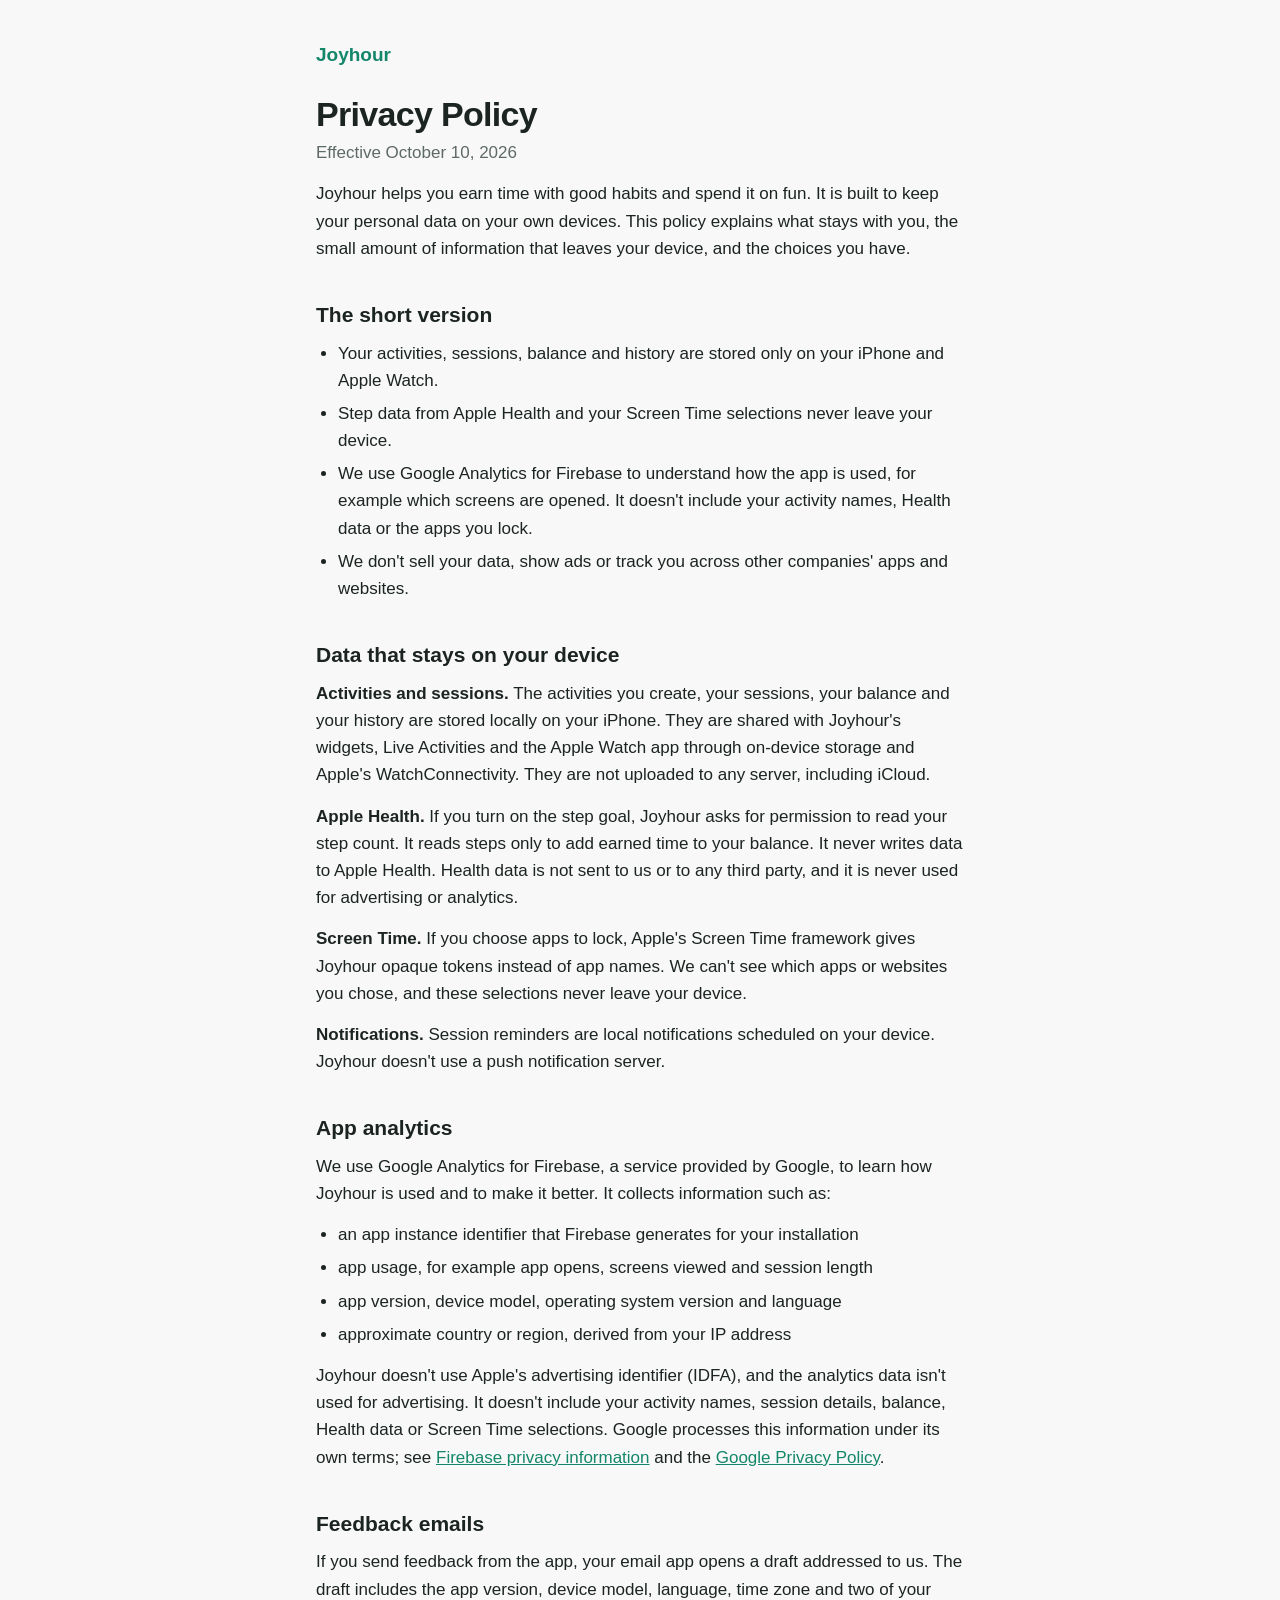
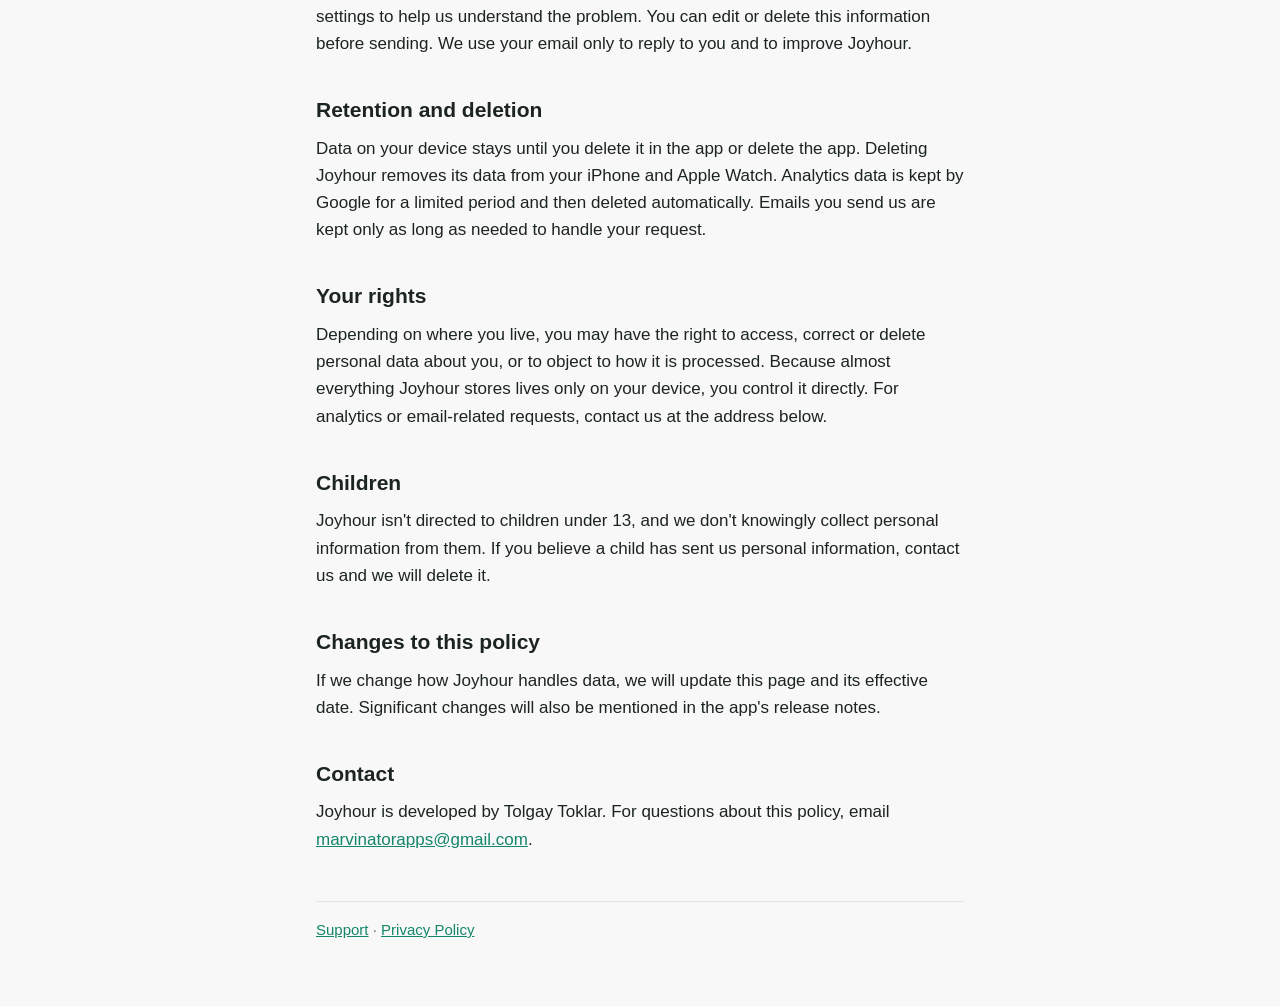
==== privacy.html @ 0f4648cc "Add Joyhour support and privacy policy pages Co-Authored-By: Claude Opus 5.5 <noreply@anthropic.com>" ====
<!doctype html>
<html lang="en">
<head>
<meta charset="utf-8">
<meta name="viewport" content="width=device-width, initial-scale=1">
<title>Joyhour Privacy Policy</title>
<meta name="description" content="How Joyhour handles your data.">
<link rel="stylesheet" href="style.css">
</head>
<body>
<main>
  <a class="brand" href="./">Joyhour</a>
  <h1>Privacy Policy</h1>
  <p class="meta">Effective October 10, 2026</p>

  <p>Joyhour helps you earn time with good habits and spend it on fun. It is built to keep your personal data on your own devices. This policy explains what stays with you, the small amount of information that leaves your device, and the choices you have.</p>

  <h2>The short version</h2>
  <ul>
    <li>Your activities, sessions, balance and history are stored only on your iPhone and Apple Watch.</li>
    <li>Step data from Apple Health and your Screen Time selections never leave your device.</li>
    <li>We use Google Analytics for Firebase to understand how the app is used, for example which screens are opened. It doesn't include your activity names, Health data or the apps you lock.</li>
    <li>We don't sell your data, show ads or track you across other companies' apps and websites.</li>
  </ul>

  <h2>Data that stays on your device</h2>
  <p><strong>Activities and sessions.</strong> The activities you create, your sessions, your balance and your history are stored locally on your iPhone. They are shared with Joyhour's widgets, Live Activities and the Apple Watch app through on-device storage and Apple's WatchConnectivity. They are not uploaded to any server, including iCloud.</p>
  <p><strong>Apple Health.</strong> If you turn on the step goal, Joyhour asks for permission to read your step count. It reads steps only to add earned time to your balance. It never writes data to Apple Health. Health data is not sent to us or to any third party, and it is never used for advertising or analytics.</p>
  <p><strong>Screen Time.</strong> If you choose apps to lock, Apple's Screen Time framework gives Joyhour opaque tokens instead of app names. We can't see which apps or websites you chose, and these selections never leave your device.</p>
  <p><strong>Notifications.</strong> Session reminders are local notifications scheduled on your device. Joyhour doesn't use a push notification server.</p>

  <h2>App analytics</h2>
  <p>We use Google Analytics for Firebase, a service provided by Google, to learn how Joyhour is used and to make it better. It collects information such as:</p>
  <ul>
    <li>an app instance identifier that Firebase generates for your installation</li>
    <li>app usage, for example app opens, screens viewed and session length</li>
    <li>app version, device model, operating system version and language</li>
    <li>approximate country or region, derived from your IP address</li>
  </ul>
  <p>Joyhour doesn't use Apple's advertising identifier (IDFA), and the analytics data isn't used for advertising. It doesn't include your activity names, session details, balance, Health data or Screen Time selections. Google processes this information under its own terms; see <a href="https://firebase.google.com/support/privacy">Firebase privacy information</a> and the <a href="https://policies.google.com/privacy">Google Privacy Policy</a>.</p>

  <h2>Feedback emails</h2>
  <p>If you send feedback from the app, your email app opens a draft addressed to us. The draft includes the app version, device model, language, time zone and two of your settings to help us understand the problem. You can edit or delete this information before sending. We use your email only to reply to you and to improve Joyhour.</p>

  <h2>Retention and deletion</h2>
  <p>Data on your device stays until you delete it in the app or delete the app. Deleting Joyhour removes its data from your iPhone and Apple Watch. Analytics data is kept by Google for a limited period and then deleted automatically. Emails you send us are kept only as long as needed to handle your request.</p>

  <h2>Your rights</h2>
  <p>Depending on where you live, you may have the right to access, correct or delete personal data about you, or to object to how it is processed. Because almost everything Joyhour stores lives only on your device, you control it directly. For analytics or email-related requests, contact us at the address below.</p>

  <h2>Children</h2>
  <p>Joyhour isn't directed to children under 13, and we don't knowingly collect personal information from them. If you believe a child has sent us personal information, contact us and we will delete it.</p>

  <h2>Changes to this policy</h2>
  <p>If we change how Joyhour handles data, we will update this page and its effective date. Significant changes will also be mentioned in the app's release notes.</p>

  <h2>Contact</h2>
  <p>Joyhour is developed by Tolgay Toklar. For questions about this policy, email <a href="mailto:marvinatorapps@gmail.com">marvinatorapps@gmail.com</a>.</p>

  <footer><a href="./">Support</a> · <a href="privacy.html">Privacy Policy</a></footer>
</main>
</body>
</html>
---- style.css ----
:root {
  --bg: #f7f8f7;
  --text: #1c2421;
  --muted: #5e6a66;
  --accent: #14866a;
  --line: #dfe5e2;
  color-scheme: light dark;
}

@media (prefers-color-scheme: dark) {
  :root {
    --bg: #111614;
    --text: #e8eeeb;
    --muted: #9aa8a3;
    --accent: #4fd1a8;
    --line: #26302c;
  }
}

* { box-sizing: border-box; }

body {
  margin: 0;
  background: var(--bg);
  color: var(--text);
  font: 17px/1.6 -apple-system, BlinkMacSystemFont, "Segoe UI", Roboto, Helvetica, Arial, sans-serif;
  -webkit-text-size-adjust: 100%;
}

main {
  max-width: 680px;
  margin: 0 auto;
  padding: 40px 16px 64px;
}

.brand {
  display: inline-block;
  margin-bottom: 24px;
  color: var(--accent);
  font-weight: 700;
  font-size: 19px;
  text-decoration: none;
}

h1 { font-size: 34px; line-height: 1.2; margin: 0 0 4px; letter-spacing: -0.02em; }
h2 { font-size: 21px; margin: 36px 0 8px; }
h3 { font-size: 17px; margin: 24px 0 4px; }
p, ul { margin: 0 0 14px; }
ul { padding-left: 22px; }
li { margin-bottom: 6px; }
a { color: var(--accent); }

.meta, .lead { color: var(--muted); }
.lead { font-size: 19px; margin-bottom: 8px; }

.button {
  display: inline-block;
  margin: 8px 0 4px;
  padding: 12px 20px;
  border-radius: 12px;
  background: var(--accent);
  color: var(--bg);
  font-weight: 600;
  text-decoration: none;
}

footer {
  margin-top: 48px;
  padding-top: 16px;
  border-top: 1px solid var(--line);
  color: var(--muted);
  font-size: 15px;
}
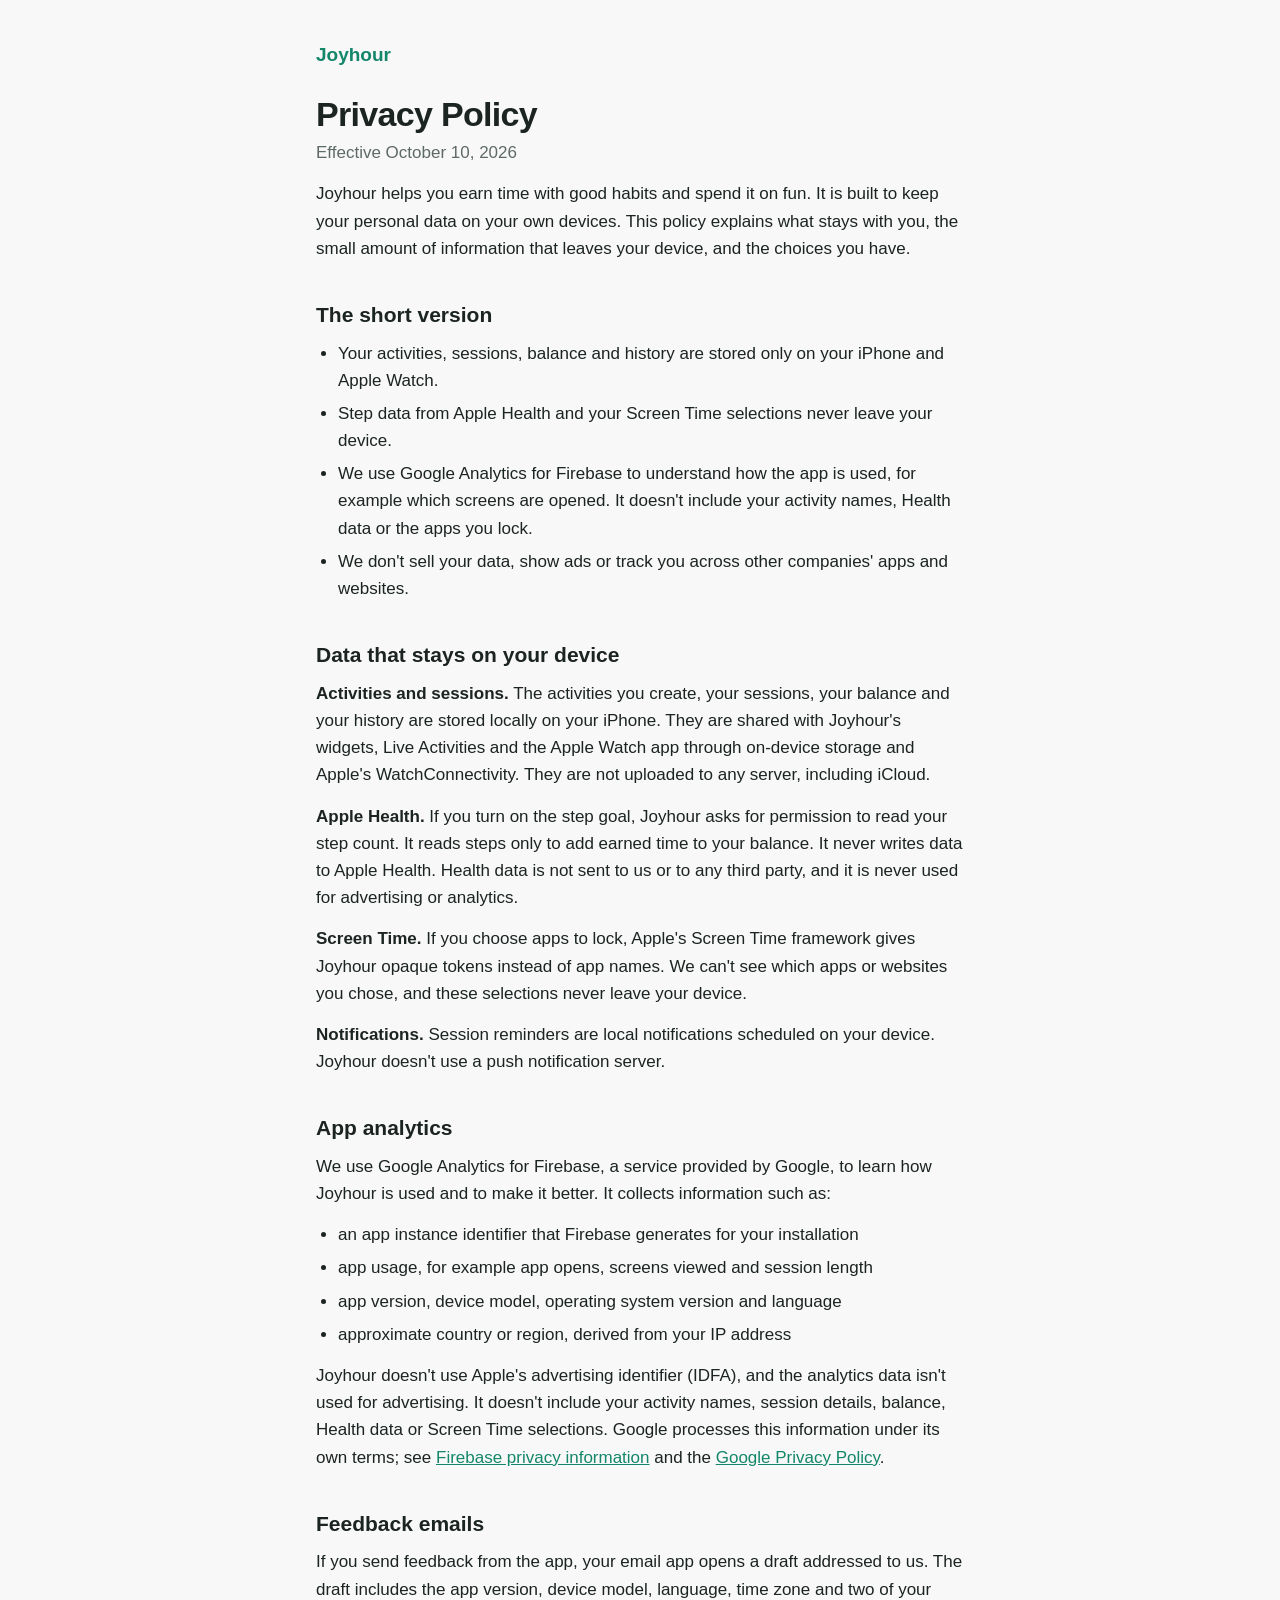
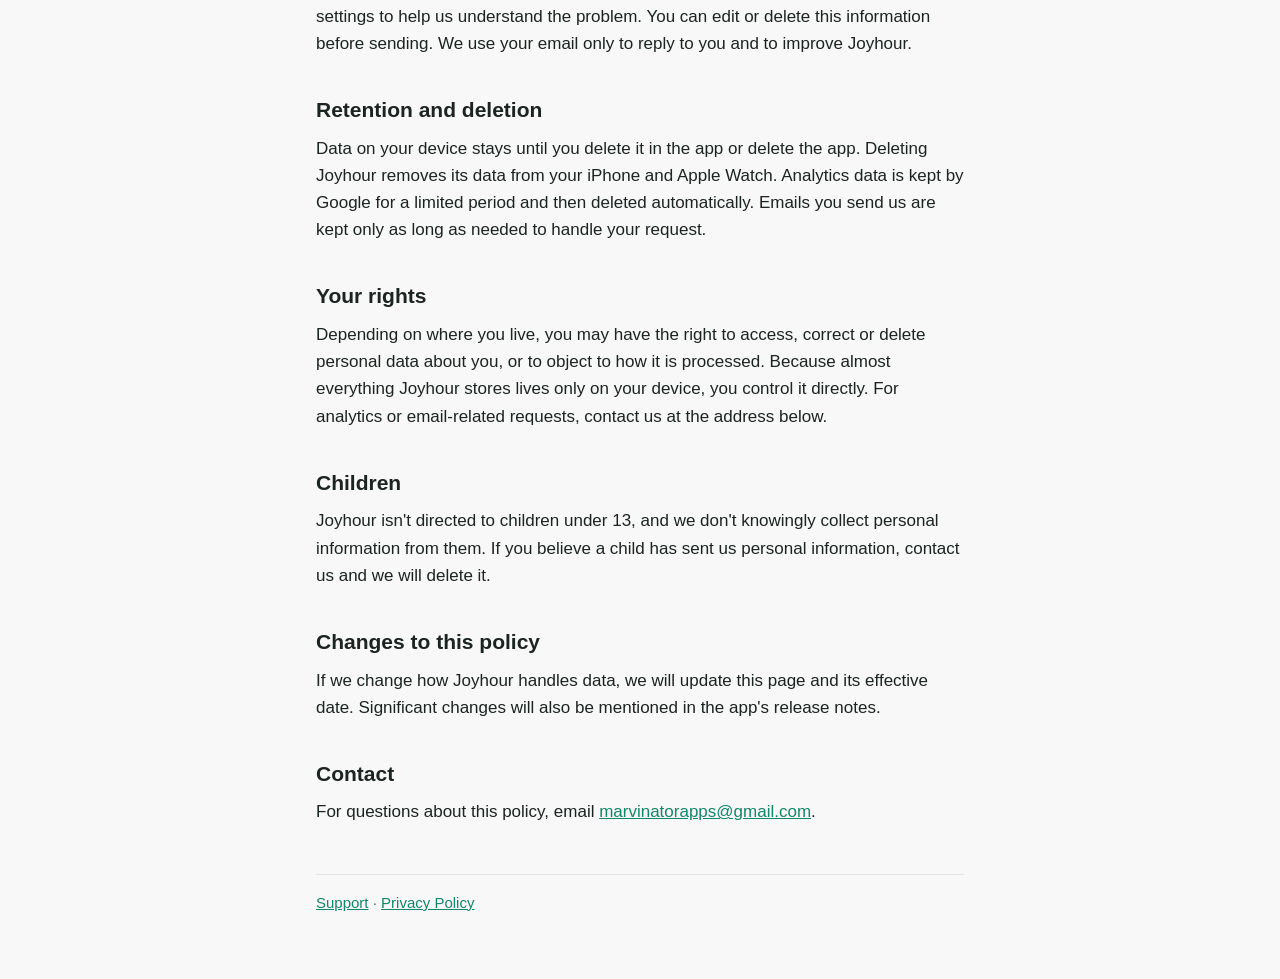
==== commit 4821682f: "Remove the developer name from the privacy policy Co-Authored-By: Claude Opus 5.5 <noreply@anthropic" ====
--- a/privacy.html
+++ b/privacy.html
@@ -55,7 +55,7 @@
   <p>If we change how Joyhour handles data, we will update this page and its effective date. Significant changes will also be mentioned in the app's release notes.</p>
 
   <h2>Contact</h2>
-  <p>Joyhour is developed by Tolgay Toklar. For questions about this policy, email <a href="mailto:marvinatorapps@gmail.com">marvinatorapps@gmail.com</a>.</p>
+  <p>For questions about this policy, email <a href="mailto:marvinatorapps@gmail.com">marvinatorapps@gmail.com</a>.</p>
 
   <footer><a href="./">Support</a> · <a href="privacy.html">Privacy Policy</a></footer>
 </main>
